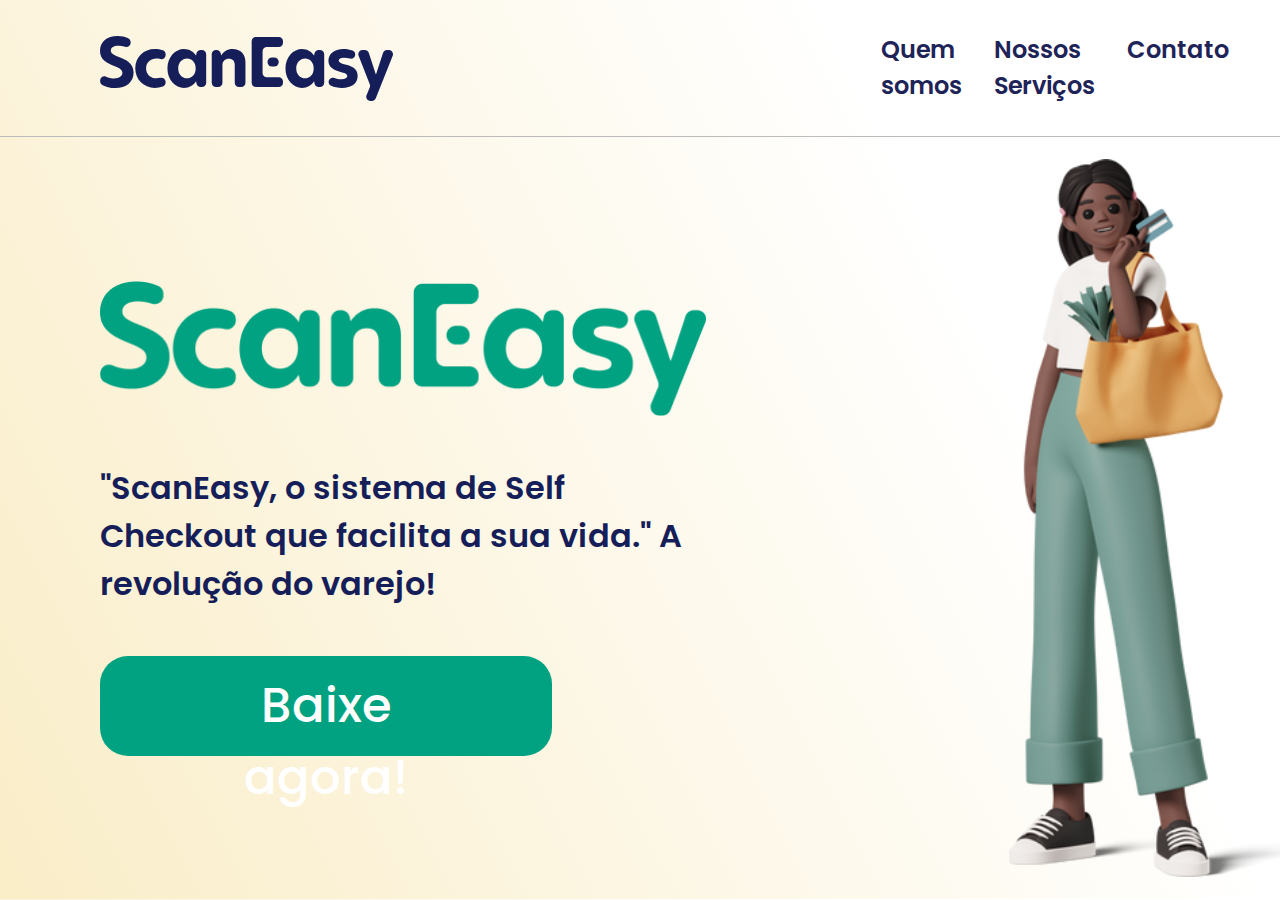
==== index.html @ 94e9cebe "Add files via upload" ====
<!DOCTYPE html>
<html lang="pt-BR">
<head>
    <meta charset="UTF-8">
    <meta name="viewport" content="width=device-width, initial-scale=1.0">
    <link rel="stylesheet" type="text/css" href="style.css">
    <title>Document</title>
</head>
<body>
    <header class="cabecalho">
        <img class="cabecalho-logo" src="imagens/logoTextoAsset 1 (1).svg" alt="Logo">
        <nav class="cabecalho-nav">
            <a class="cabecalho-itens">Quem somos</a> 
            <a class="cabecalho-itens">Nossos Serviços</a>
            <a class="cabecalho-itens">Contato</a>
        </nav>
    </header>

    <main class="conteudo">
        <section class="Conteudo-principal">
            <div class="conteudo-calltoaction">
                <img class="conteudo-imagem-logo" src="imagens/logoTexto verde.png" alt="ScanEasy">
                <p class="conteudo-escrito">"ScanEasy, o sistema de Self Checkout que facilita a sua vida." A revolução do varejo!</p>
                <button class="conteudo-botao">Baixe agora!</button>
            </div>
            <img class="conteudo-imagem-mascote" src="imagens/3d-casual-life-black-girl-with-grocery-bag-holding-credit-card.png" alt="mascote">
        </section>
    </main>

    <footer>

    </footer>
</body>
</html>
---- style.css ----
@import url('https://fonts.googleapis.com/css2?family=Poppins:wght@500;600&display=swap');

*{
    margin: 0;
    padding: 0;
    box-sizing: border-box;
    text-decoration: none;
}

/* reset */

body{
    font-size: 100%;
    background: linear-gradient(243.15deg, #FFFFFF 26.32%, #F9EBC1 108.74%);
}

/*body*/

.cabecalho{
    height: 136px;
    display: flex;
    flex-direction: row;
    align-items: center;
    justify-content: space-between;
    padding: 0px 100px;
    gap: 488px;
}

.cabecalho-logo{
    height: 65px;
}

.cabecalho-nav{
    display: flex;
    flex-direction: row;
    gap: 32px;
}

.cabecalho-itens{
    font-family: 'Poppins', sans-serif;
    font-size: 24px;
    font-weight: 600;
    color: #1E2358;
    line-height: 36px;
}

/*header*/

.conteudo{
    border-top: 1px solid #BBBBBB;
}

.Conteudo-principal{
    height: 762px;
    display: flex;
    flex-direction: row;
    align-items: center;
    justify-content: space-between;
    padding: 0px 100px;
    gap: 303px;
}

.conteudo-calltoaction{
    display: flex;
    flex-direction: column;
    align-items: baseline;
    gap: 48px;
}

.conteudo-imagem-logo{
    height: 135px;
}

.conteudo-escrito{
    font-family: 'Poppins', sans-serif;
    font-weight: 600;
    font-size: 32px;
    color: #151E59;
}

.conteudo-botao{
    border: none;
    background: #00A281;
    width: 452px;
    height: 100px;
    padding: 14px 74px;
    border-radius: 28px;

    font-family: 'Poppins', sans-serif;
    font-weight: 500;
    font-size: 48px;
    color: #FFFFFF;
}

.conteudo-imagem-mascote{
    height: 718px;
}
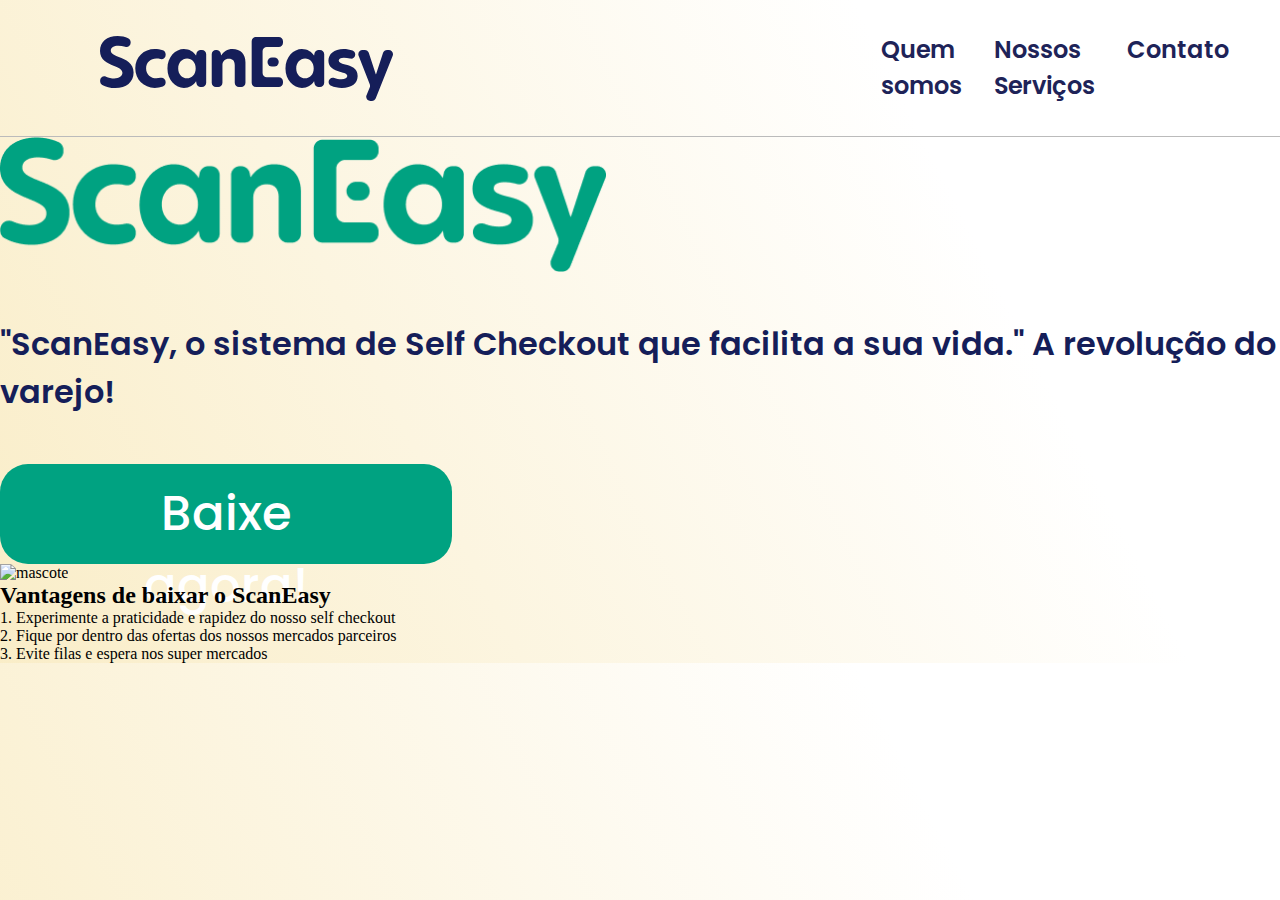
==== commit 72caebec: "Update index.html" ====
--- a/index.html
+++ b/index.html
@@ -17,13 +17,25 @@
     </header>
 
     <main class="conteudo">
-        <section class="Conteudo-principal">
+        <section class="conteudo-principal">
             <div class="conteudo-calltoaction">
                 <img class="conteudo-imagem-logo" src="imagens/logoTexto verde.png" alt="ScanEasy">
-                <p class="conteudo-escrito">"ScanEasy, o sistema de Self Checkout que facilita a sua vida." A revolução do varejo!</p>
+                <h1 class="conteudo-escrito">"ScanEasy, o sistema de Self Checkout que facilita a sua vida." A revolução do varejo!</h1>
                 <button class="conteudo-botao">Baixe agora!</button>
             </div>
-            <img class="conteudo-imagem-mascote" src="imagens/3d-casual-life-black-girl-with-grocery-bag-holding-credit-card.png" alt="mascote">
+            <img class="conteudo-imagem-mascote" src="imagens/3d-casual-life-black-girl-with-grocery-bag-holding-credit-card 1.svg" alt="mascote">
+        </section>
+
+        <section class="conteudo-secundario">
+            <div class="conteudo-secundario-texto">
+                <h2 class="conteudo-secundario-titulo">Vantagens de baixar o ScanEasy</h2>
+                <div class="conteudo-secundario-texto-vantagens">          
+                    <p class="conteudo-secundario-itens"> 1. Experimente a praticidade e rapidez do nosso self checkout</p>
+                    <p class="conteudo-secundario-itens"> 2. Fique por dentro das ofertas dos nossos mercados parceiros</p>
+                    <p class="conteudo-secundario-itens"> 3. Evite filas e espera nos super mercados</p>
+                </div>
+                    
+            </div>
         </section>
     </main>
 
@@ -31,4 +43,4 @@
 
     </footer>
 </body>
-</html>+</html>
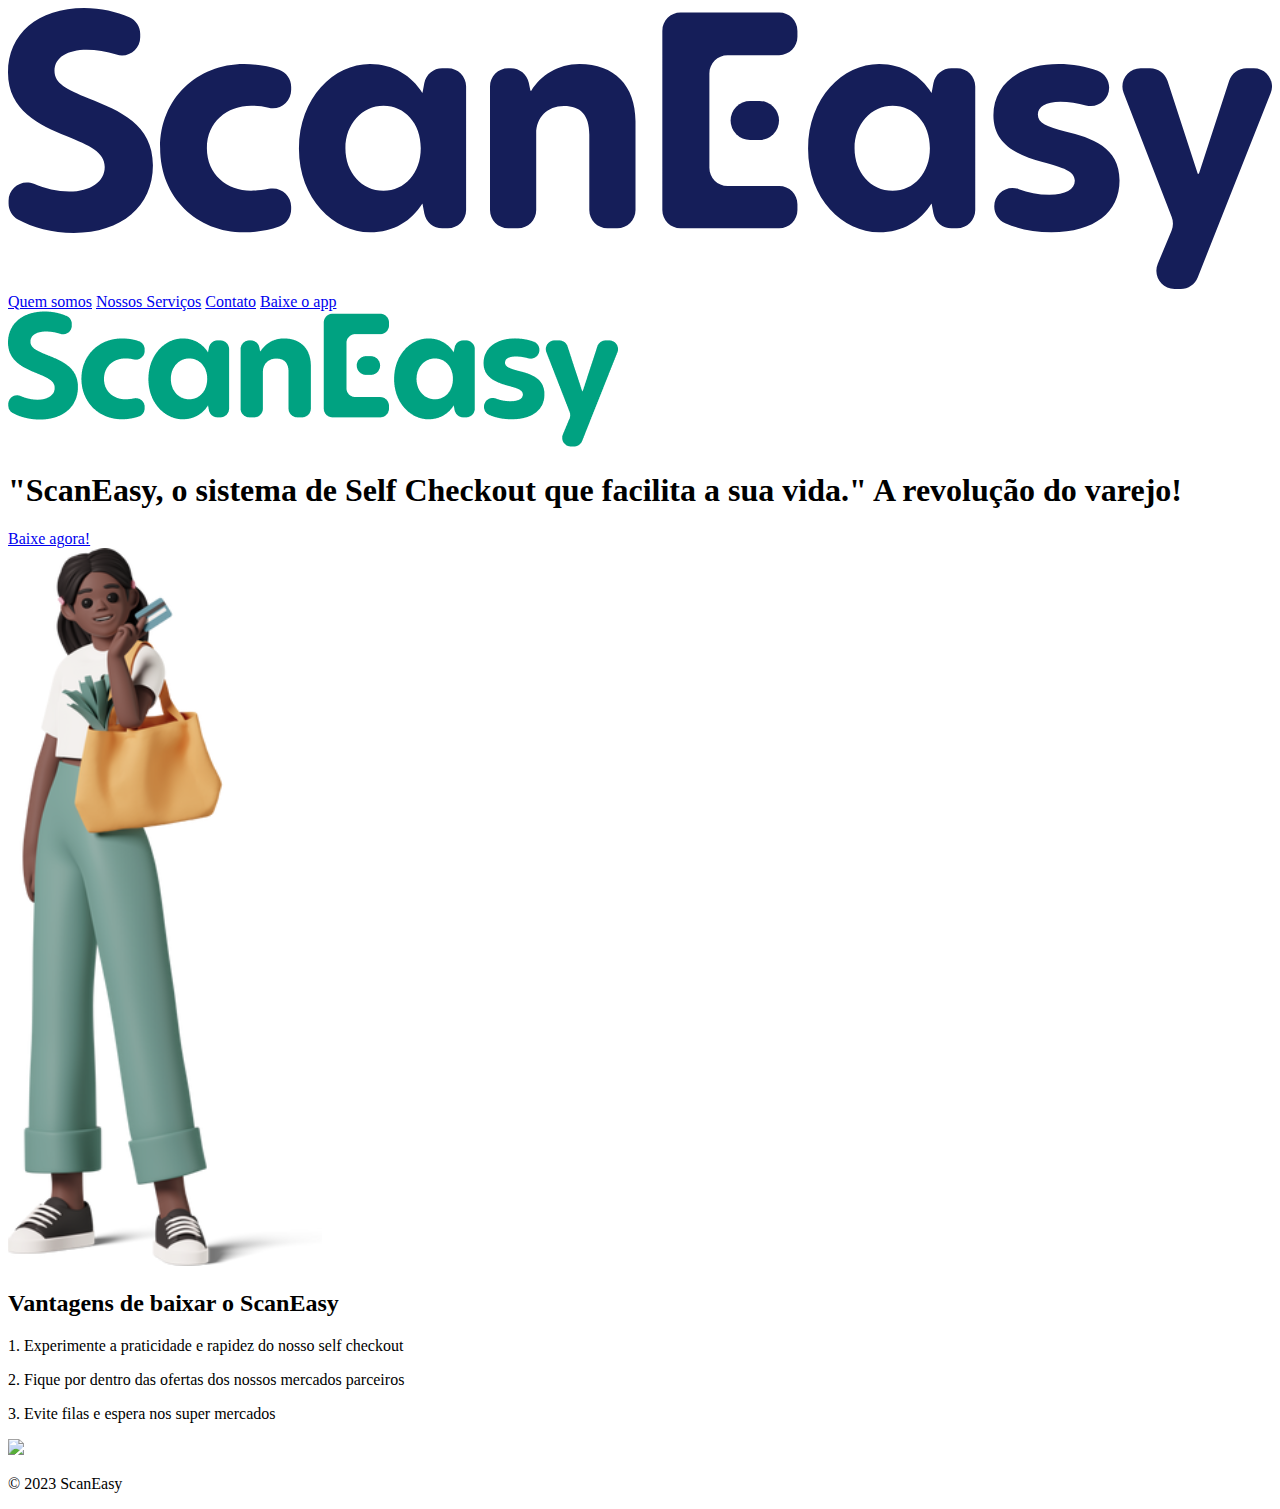
==== commit 63b8471e: "Update index.html" ====
--- a/index.html
+++ b/index.html
@@ -3,16 +3,20 @@
 <head>
     <meta charset="UTF-8">
     <meta name="viewport" content="width=device-width, initial-scale=1.0">
-    <link rel="stylesheet" type="text/css" href="style.css">
-    <title>Document</title>
+    <link rel="stylesheet" type="text/css" href="styles/style.css">
+    <link rel="stylesheet" href="https://cdnjs.cloudflare.com/ajax/libs/font-awesome/6.4.0/css/all.min.css" 
+    integrity="sha512-iecdLmaskl7CVkqkXNQ/ZH/XLlvWZOJyj7Yy7tcenmpD1ypASozpmT/E0iPtmFIB46ZmdtAc9eNBvH0H/ZpiBw==" 
+    crossorigin="anonymous" referrerpolicy="no-referrer" />
+    <title>Landing Page ScanEasy</title>
 </head>
 <body>
     <header class="cabecalho">
         <img class="cabecalho-logo" src="imagens/logoTextoAsset 1 (1).svg" alt="Logo">
         <nav class="cabecalho-nav">
-            <a class="cabecalho-itens">Quem somos</a> 
-            <a class="cabecalho-itens">Nossos Serviços</a>
-            <a class="cabecalho-itens">Contato</a>
+            <a class="cabecalho-itens" href="quem somos.html">Quem somos</a> 
+            <a class="cabecalho-itens" href="#">Nossos Serviços</a>
+            <a class="cabecalho-itens" href="#">Contato</a>
+            <a class="cabecalho-itens calltoaction" href="#">Baixe o app</a>
         </nav>
     </header>
 
@@ -21,7 +25,7 @@
             <div class="conteudo-calltoaction">
                 <img class="conteudo-imagem-logo" src="imagens/logoTexto verde.png" alt="ScanEasy">
                 <h1 class="conteudo-escrito">"ScanEasy, o sistema de Self Checkout que facilita a sua vida." A revolução do varejo!</h1>
-                <button class="conteudo-botao">Baixe agora!</button>
+                <a class="conteudo-botao" href="#">Baixe agora!</a>
             </div>
             <img class="conteudo-imagem-mascote" src="imagens/3d-casual-life-black-girl-with-grocery-bag-holding-credit-card 1.svg" alt="mascote">
         </section>
@@ -39,8 +43,17 @@
         </section>
     </main>
 
-    <footer>
+    <footer class="rodape">
+        <div class="rodape__logodireitos">
+            <img class="rodape__logodireitos__imagem" src="imagens/Carrinho azul.svg">
+            <p class="rodape__logodireitos__texto">© 2023 ScanEasy</p>
+        </div>
 
+        <div class="rodape__icones">
+            <i class="fa-brands fa-instagram"></i>
+            <i class="fa-brands fa-google-play"></i>
+            <i class="fa-brands fa-app-store"></i>
+        </div>
     </footer>
 </body>
 </html>
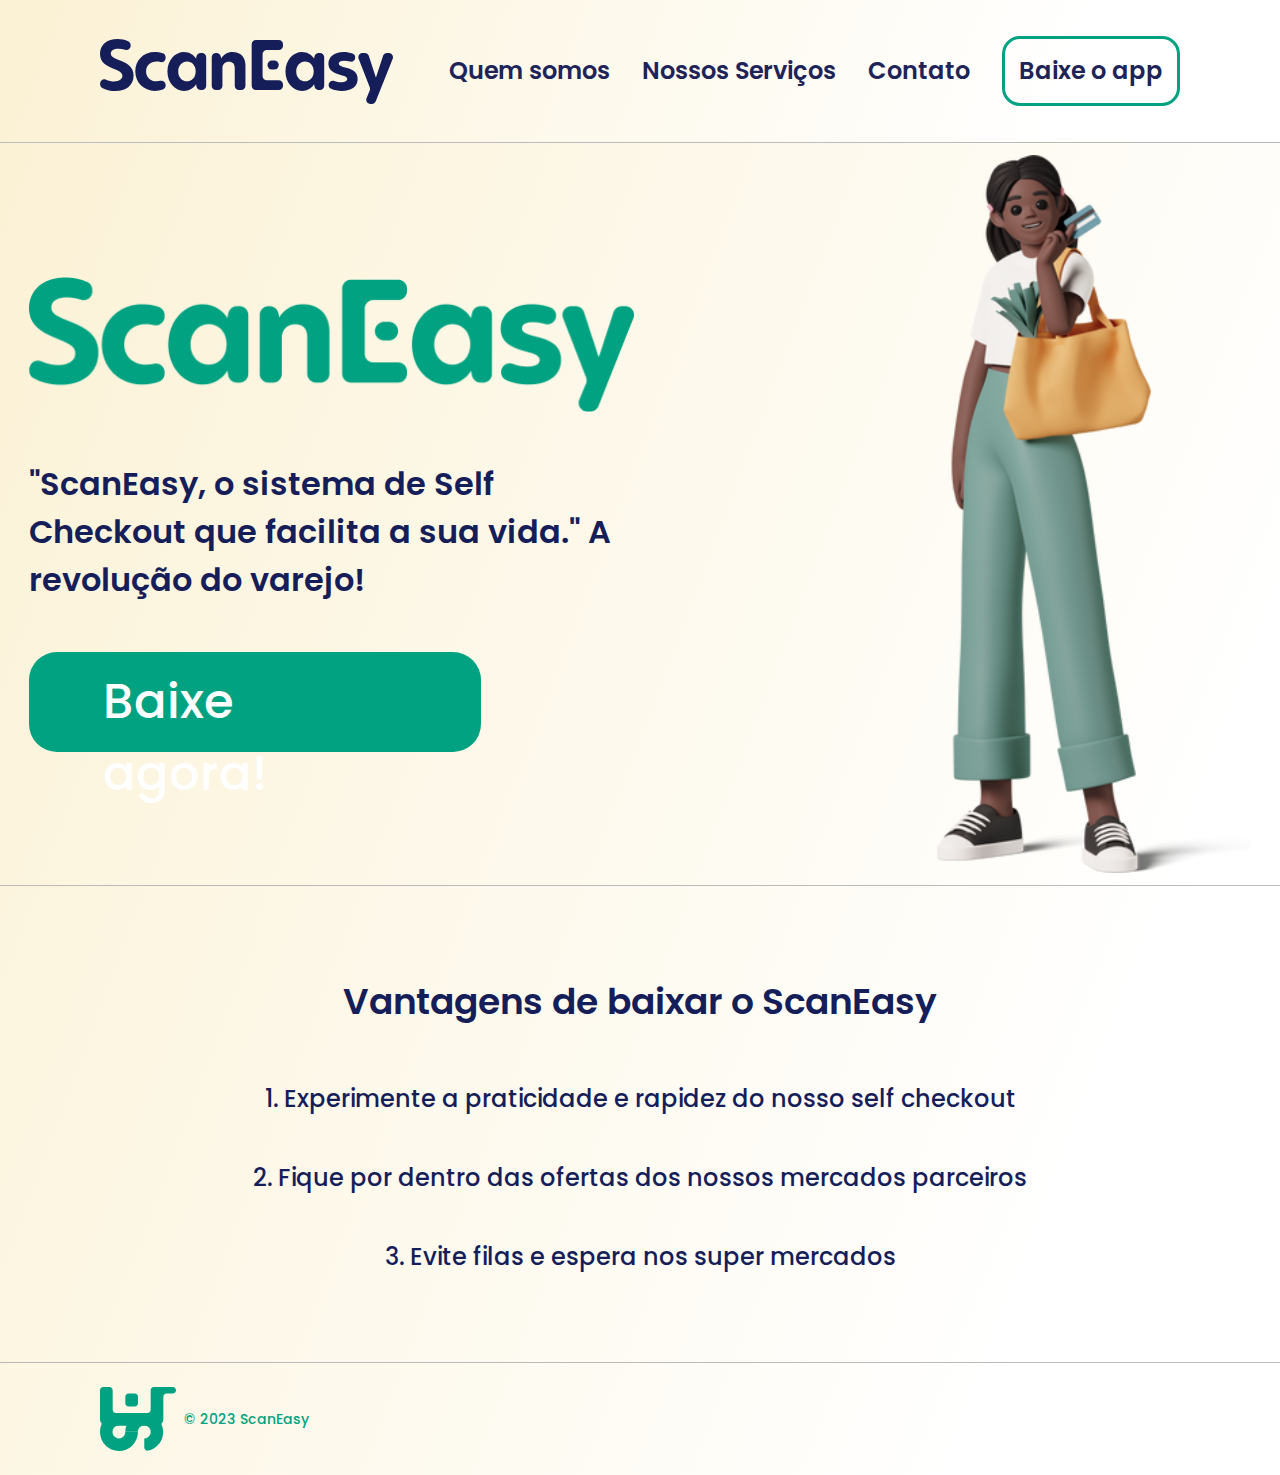
==== commit 5de947cf: "Update index.html" ====
--- a/index.html
+++ b/index.html
@@ -14,7 +14,7 @@
         <img class="cabecalho-logo" src="imagens/logoTextoAsset 1 (1).svg" alt="Logo">
         <nav class="cabecalho-nav">
             <a class="cabecalho-itens" href="quem somos.html">Quem somos</a> 
-            <a class="cabecalho-itens" href="#">Nossos Serviços</a>
+            <a class="cabecalho-itens" href="nossos serviços.html">Nossos Serviços</a>
             <a class="cabecalho-itens" href="#">Contato</a>
             <a class="cabecalho-itens calltoaction" href="#">Baixe o app</a>
         </nav>
@@ -38,7 +38,6 @@
                     <p class="conteudo-secundario-itens"> 2. Fique por dentro das ofertas dos nossos mercados parceiros</p>
                     <p class="conteudo-secundario-itens"> 3. Evite filas e espera nos super mercados</p>
                 </div>
-                    
             </div>
         </section>
     </main>
--- a/styles/style.css
+++ b/styles/style.css
@@ -0,0 +1,220 @@
+@import url('https://fonts.googleapis.com/css2?family=Poppins:wght@500;600&display=swap');
+
+/* reset */
+
+*{
+    margin: 0;
+    padding: 0;
+    box-sizing: border-box;
+    text-decoration: none;
+}
+
+/*body*/
+
+body{
+    font-size: 100%;
+    background: linear-gradient(290.64deg, #FFFFFF 17.15%, #F9EBC1 136.41%);
+    box-sizing: border-box;
+}
+
+/*header*/
+
+.cabecalho{
+    display: flex;
+    flex-direction: row;
+    align-items: center;
+    justify-content: space-between;
+    padding: 36px 100px;
+    position: sticky;
+    top: 0;
+    border-bottom: 1px solid #BBBBBB;
+    background: linear-gradient(290.64deg, #FFFFFF 17.15%, #F9EBC1 136.41%);
+}
+
+.cabecalho-logo{
+    height: 65px;
+}
+
+.cabecalho-nav{
+    display: flex;
+    flex-direction: row;
+    align-items: center;
+    gap: 32px;
+    width: fit-content;
+}
+
+.cabecalho-itens{
+    font-family: 'Poppins', sans-serif;
+    font-size: 24px;
+    font-weight: 600;
+    color: #1E2358;
+    line-height: 36px;
+    width: fit-content;
+}
+
+.calltoaction{
+    font-family: 'Poppins', sans-serif;
+    font-size: 24px;
+    font-weight: 600;
+    color: #1E2358;
+    line-height: 36px;
+    padding: 14px;
+    border: 3px solid #00A281;
+    border-radius: 18px;
+}
+
+.calltoaction:hover{
+    font-family: 'Poppins', sans-serif;
+    font-size: 24px;
+    font-weight: 600;
+    color: #1E2358;
+    line-height: 36px;
+    padding: 14px;
+    border: 3px solid #00A281;
+    border-radius: 18px;
+    background: #00A281;
+}
+
+/*main*/
+
+.conteudo{
+    box-sizing: border-box;
+}
+/*section1*/
+
+.conteudo-principal{
+
+    display: flex;
+    flex-direction: row;
+    align-items: center;
+    justify-content: center;
+    padding: 12px 100px;
+    gap: 303px;
+    border-bottom: 1px solid #BBBBBB;
+}
+
+.conteudo-calltoaction{
+    display: flex;
+    flex-direction: column;
+    align-items: baseline;
+    gap: 48px;
+    width: 610px;
+}
+
+.conteudo-imagem-logo{
+    height: 135px;
+}
+
+.conteudo-escrito{
+    font-family: 'Poppins', sans-serif;
+    font-weight: 600;
+    font-size: 32px;
+    color: #151E59;
+}
+
+.conteudo-botao{
+    border: none;
+    background: #00A281;
+    width: 452px;
+    height: 100px;
+    padding: 14px 74px;
+    border-radius: 28px;
+
+    font-family: 'Poppins', sans-serif;
+    font-weight: 500;
+    font-size: 48px;
+    color: #FFFFFF;
+}
+
+.conteudo-botao:hover{
+    border: none;
+    background: #009b7c;
+    width: 452px;
+    height: 100px;
+    padding: 14px 74px;
+    border-radius: 28px;
+
+    font-family: 'Poppins', sans-serif;
+    font-weight: 500;
+    font-size: 48px;
+    color: #FFFFFF;
+}
+
+.conteudo-imagem-mascote{
+    height: 718px;
+}
+
+/*section2*/
+
+.conteudo-secundario{
+    display: flex;
+    justify-content: center;
+    padding: 88px 0px;;
+    border-bottom: 1px solid #BBBBBB ;
+}
+
+.conteudo-secundario-texto{
+    display: flex;
+    flex-direction: column;
+    align-items: center;
+    gap: 52px;
+}
+
+.conteudo-secundario-titulo{
+    font-family: 'Poppins', sans-serif;
+    font-weight: 600;
+    font-size: 36px;
+    color: #151E59;
+}
+
+.conteudo-secundario-texto-vantagens{
+    display: flex;
+    flex-direction: column;
+    align-items: center;
+    gap: 44px;
+}
+
+.conteudo-secundario-itens{
+    font-family: 'Poppins', sans-serif;
+    font-weight: 500;
+    font-size: 24px;
+    color: #151E59;
+}
+
+/* Footer */
+
+.rodape{
+    display: flex;
+    flex-direction: row;
+    align-items: center;
+    justify-content: space-between;
+    padding: 24px 100px;
+}
+
+.rodape__logodireitos{
+    display: flex;
+    align-items: center;
+    gap: 8px;
+}
+
+.rodape__logodireitos__imagem{
+    color: #00A281;
+}
+
+.rodape__logodireitos__texto{
+    font-family: 'Poppins', sans-serif;
+    font-size: 14px;
+    font-weight: 500;
+    color: #00a281;
+}
+
+.rodape__icones{
+    display: flex;
+    align-items: center;
+    gap: 28px;
+}
+
+.fa-brands{
+    font-size: 24px;
+    color:#00A281;
+}